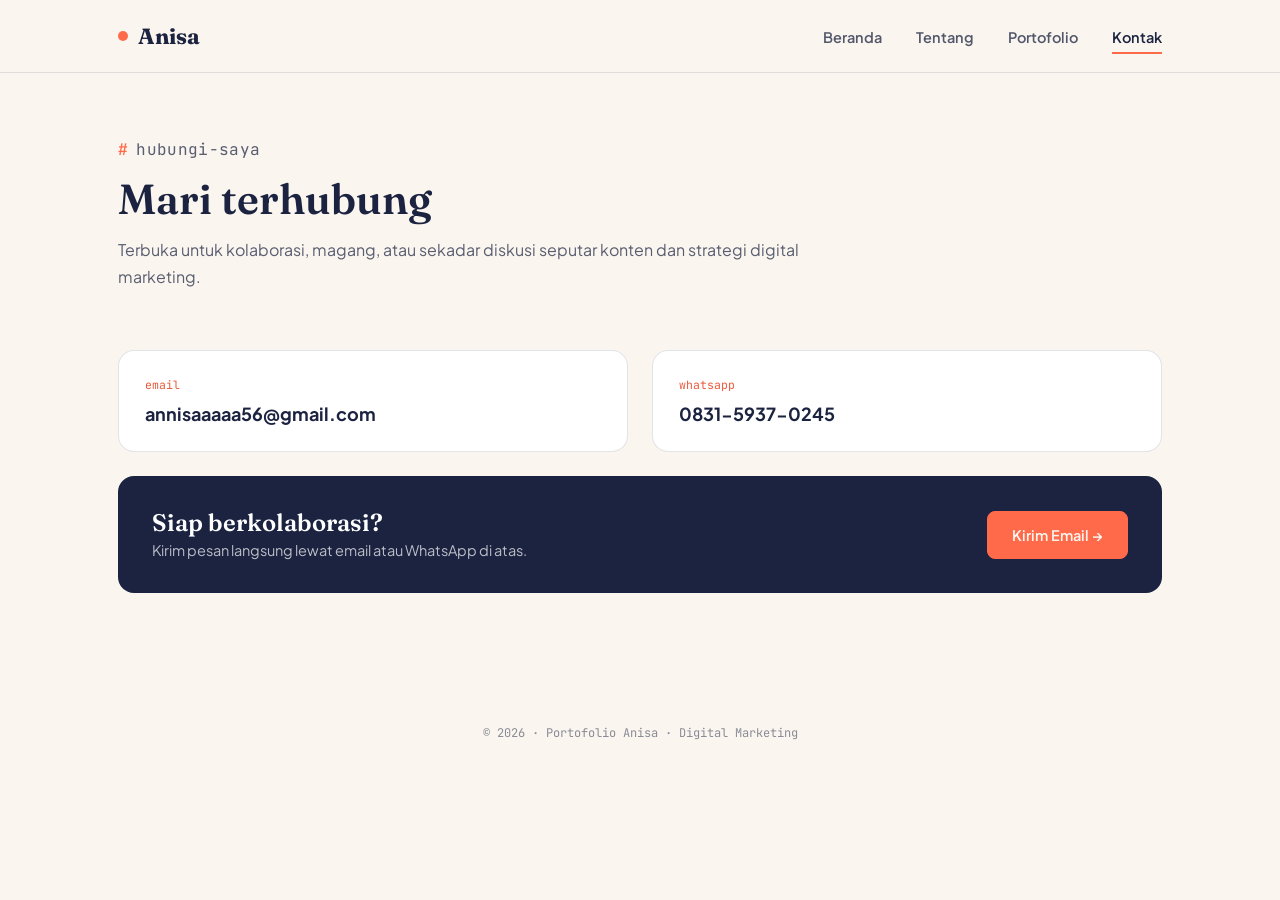
==== kontak.html @ 88fc8e8f "Upload website pertama" ====
<!DOCTYPE html>
<html lang="id">
<head>
<meta charset="UTF-8">
<meta name="viewport" content="width=device-width, initial-scale=1.0">
<title>Kontak — Anisa</title>
<link rel="stylesheet" href="css/style.css">
</head>
<body>

<header>
  <nav class="wrap">
    <a href="index.html" class="logo"><span class="dot"></span>Anisa</a>
    <button class="navtoggle" aria-label="Buka menu" onclick="document.getElementById('navlinks').classList.toggle('open')">
      <svg width="24" height="24" viewBox="0 0 24 24" fill="none"><path d="M4 7H20M4 12H20M4 17H20" stroke="#1B2340" stroke-width="2" stroke-linecap="round"/></svg>
    </button>
    <ul class="navlinks" id="navlinks">
      <li><a href="index.html">Beranda</a></li>
      <li><a href="tentang.html">Tentang</a></li>
      <li><a href="portofolio.html">Portofolio</a></li>
      <li><a href="kontak.html" class="active">Kontak</a></li>
    </ul>
  </nav>
</header>

<section class="page-head">
  <div class="wrap">
    <p class="eyebrow">hubungi-saya</p>
    <h1>Mari terhubung</h1>
    <p>Terbuka untuk kolaborasi, magang, atau sekadar diskusi seputar konten dan strategi digital marketing.</p>
  </div>
</section>

<section class="tight">
  <div class="wrap">
    <div class="contact-grid">
      <div class="contact-card">
        <span class="label">email</span>
        <a class="value" href="mailto:annisaaaaa56@gmail.com">annisaaaaa56@gmail.com</a>
      </div>
      <div class="contact-card">
        <span class="label">whatsapp</span>
        <a class="value" href="https://wa.me/6283159370245" target="_blank" rel="noopener">0831-5937-0245</a>
      </div>
      <div class="contact-cta">
        <div>
          <h3>Siap berkolaborasi?</h3>
          <p>Kirim pesan langsung lewat email atau WhatsApp di atas.</p>
        </div>
        <a href="mailto:annisaaaaa56@gmail.com" class="btn" style="background:var(--coral); border-color:var(--coral);">Kirim Email →</a>
      </div>
    </div>
  </div>
</section>

<footer>
  <p>© 2026 · Portofolio Anisa · Digital Marketing</p>
</footer>

<script>
  document.querySelectorAll('.navlinks a').forEach(l => l.addEventListener('click', () => document.getElementById('navlinks').classList.remove('open')));
</script>

</body>
</html>
---- css/style.css ----
@import url('https://fonts.googleapis.com/css2?family=Fraunces:ital,opsz,wght@0,9..144,400;0,9..144,600;0,9..144,700;1,9..144,500&family=Plus+Jakarta+Sans:wght@400;500;600;700;800&family=JetBrains+Mono:wght@400;500&display=swap');

:root{
  --ink:#1B2340;
  --paper:#FAF5EE;
  --coral:#FF6B4A;
  --coral-deep:#E85A3B;
  --yellow:#FFC94A;
  --sage:#7C9885;
  --line: rgba(27,35,64,0.12);
  --max: 1100px;
}
*{box-sizing:border-box;}
html{scroll-behavior:smooth;}
body{
  margin:0;
  background:var(--paper);
  color:var(--ink);
  font-family:'Plus Jakarta Sans', sans-serif;
  -webkit-font-smoothing:antialiased;
}
::selection{ background:var(--yellow); color:var(--ink); }
a{color:inherit;}
.wrap{ max-width:var(--max); margin:0 auto; padding:0 28px; }

.eyebrow{
  font-family:'JetBrains Mono', monospace;
  font-size:12.5px;
  letter-spacing:0.02em;
  color:var(--coral-deep);
  display:inline-flex;
  align-items:center;
  gap:8px;
  margin:0 0 14px 0;
}
.eyebrow::before{ content:"#"; color:var(--coral); font-weight:600; }

h1,h2,h3{ font-family:'Fraunces', serif; margin:0; line-height:1.05; }

/* NAV */
header{
  position:sticky; top:0; z-index:50;
  background:rgba(250,245,238,0.86);
  backdrop-filter:blur(10px);
  border-bottom:1px solid var(--line);
}
nav.wrap{
  display:flex; align-items:center; justify-content:space-between;
  height:72px;
}
.logo{
  font-family:'Fraunces', serif;
  font-weight:700; font-size:22px;
  display:flex; align-items:center; gap:10px;
  text-decoration:none;
}
.logo .dot{
  width:10px; height:10px; border-radius:50%;
  background:var(--coral); display:inline-block;
}
.navlinks{ display:flex; gap:34px; list-style:none; margin:0; padding:0; }
.navlinks a{
  text-decoration:none; font-weight:600; font-size:14.5px;
  color:var(--ink); opacity:0.75; position:relative; padding:6px 0;
}
.navlinks a:hover{ opacity:1; }
.navlinks a.active{ opacity:1; }
.navlinks a.active::after{
  content:""; position:absolute; left:0; right:0; bottom:-2px; height:2px; background:var(--coral);
}
.navtoggle{ display:none; background:none; border:none; cursor:pointer; }

/* HERO */
.hero{ padding:96px 0 90px; }
.hero .wrap{
  display:grid; grid-template-columns:1.15fr 0.85fr; gap:56px; align-items:center;
}
.hero h1{ font-size:56px; font-weight:600; letter-spacing:-0.01em; }
.hero h1 em{ font-style:italic; font-weight:500; color:var(--coral-deep); }
.hero p.lede{
  font-size:18px; line-height:1.65; color:rgba(27,35,64,0.78);
  max-width:46ch; margin:22px 0 30px;
}
.chips{ display:flex; gap:10px; flex-wrap:wrap; margin-bottom:34px; }
.chip{
  font-family:'JetBrains Mono', monospace; font-size:12.5px;
  border:1px solid var(--line); padding:7px 13px; border-radius:100px;
  background:#fff;
}
.cta-row{ display:flex; gap:14px; align-items:center; }
.btn{
  display:inline-flex; align-items:center; gap:8px;
  background:var(--ink); color:var(--paper);
  padding:14px 24px; border-radius:8px; text-decoration:none;
  font-weight:600; font-size:14.5px; border:1px solid var(--ink);
  transition:transform .15s ease, background .15s ease;
}
.btn:hover{ background:var(--coral-deep); border-color:var(--coral-deep); transform:translateY(-2px); }
.btn.ghost{
  background:transparent; color:var(--ink); border:1px solid var(--line);
}
.btn.ghost:hover{ border-color:var(--ink); transform:translateY(-2px); background:transparent; }

/* signature: mock social post card */
.post-card{
  background:#fff; border:1px solid var(--line); border-radius:18px;
  padding:20px; box-shadow:0 24px 50px -22px rgba(27,35,64,0.28);
  transform:rotate(2.2deg);
  max-width:340px; margin-left:auto;
}
.post-card .ph{
  display:flex; align-items:center; gap:10px; margin-bottom:14px;
}
.avatar{
  width:38px; height:38px; border-radius:50%;
  background:linear-gradient(135deg, var(--coral), var(--yellow));
  display:flex; align-items:center; justify-content:center;
  color:#fff; font-family:'Fraunces',serif; font-weight:700; font-size:16px;
}
.ph .who{ font-weight:700; font-size:13.5px; }
.ph .where{ font-size:11.5px; opacity:.6; }
.post-card .canvas{
  aspect-ratio:1/1; border-radius:12px; margin-bottom:14px;
  background:
    radial-gradient(circle at 30% 25%, rgba(255,255,255,.5), transparent 45%),
    linear-gradient(150deg, var(--sage) 0%, var(--ink) 55%, var(--coral-deep) 100%);
  position:relative; overflow:hidden;
  display:flex; align-items:flex-end; padding:16px;
}
.canvas span{
  font-family:'Fraunces', serif; font-style:italic; color:#fff; font-size:19px; line-height:1.3;
}
.post-card .caption{ font-size:13px; line-height:1.55; }
.post-card .caption b{ font-weight:700; }
.post-card .tags{ font-family:'JetBrains Mono', monospace; font-size:11.5px; color:var(--coral-deep); margin-top:6px; }
.post-card .stat-row{
  display:flex; gap:16px; margin-top:14px; padding-top:14px; border-top:1px solid var(--line);
  font-family:'JetBrains Mono', monospace; font-size:11.5px; opacity:.7;
}

/* PAGE HEADER (non-home pages) */
.page-head{ padding:64px 0 44px; }
.page-head h1{ font-size:42px; font-weight:600; margin-bottom:14px; }
.page-head p{ font-size:16px; line-height:1.65; color:rgba(27,35,64,0.72); max-width:60ch; }

/* SECTIONS */
section{ padding:84px 0; }
section.alt{ background:#fff; border-top:1px solid var(--line); border-bottom:1px solid var(--line); }
section.tight{ padding-top:0; }
.section-head{ max-width:640px; margin-bottom:48px; }
.section-head h2{ font-size:34px; font-weight:600; margin-bottom:14px; }
.section-head p{ font-size:16px; line-height:1.65; color:rgba(27,35,64,0.72); }

/* ABOUT */
.about-grid{ display:grid; grid-template-columns:0.8fr 1.2fr; gap:56px; align-items:start; }
.about-card{
  background:var(--ink); color:var(--paper); border-radius:18px; padding:30px;
}
.about-card .avatar-lg{
  width:64px; height:64px; border-radius:16px;
  background:linear-gradient(135deg, var(--coral), var(--yellow));
  display:flex; align-items:center; justify-content:center;
  color:#fff; font-family:'Fraunces',serif; font-weight:700; font-size:26px;
  margin-bottom:18px;
}
.about-card h3{ font-size:22px; color:#fff; margin-bottom:4px; font-weight:600;}
.about-card .role{ font-size:13.5px; opacity:.7; margin-bottom:20px; }
.about-card dl{ margin:0; font-size:13.5px; }
.about-card dt{ font-family:'JetBrains Mono', monospace; opacity:.55; margin-top:14px; font-size:11.5px; }
.about-card dd{ margin:4px 0 0; font-weight:500; }

.about-body p{ font-size:16px; line-height:1.75; color:rgba(27,35,64,0.82); margin:0 0 18px; }
.skill-list{ list-style:none; margin:26px 0 0; padding:0; display:grid; gap:14px; }
.skill-list li{
  display:flex; align-items:baseline; gap:16px;
  padding:16px 18px; background:var(--paper); border:1px solid var(--line); border-radius:12px;
}
.skill-list .idx{ font-family:'JetBrains Mono', monospace; font-size:12px; color:var(--coral-deep); flex-shrink:0; }
.skill-list .name{ font-weight:700; font-size:15.5px; }
.skill-list .desc{ font-size:13.5px; opacity:.65; margin-top:2px; }

/* PORTFOLIO */
.grid{ display:grid; grid-template-columns:repeat(2, 1fr); gap:24px; }
.work-card{
  background:#fff; border:1px solid var(--line); border-radius:16px; overflow:hidden;
  transition:transform .18s ease, box-shadow .18s ease;
}
.work-card:hover{ transform:translateY(-4px); box-shadow:0 20px 40px -24px rgba(27,35,64,.35); }
.work-thumb{
  height:150px; position:relative;
  display:flex; align-items:flex-start; justify-content:space-between; padding:16px;
}
.work-thumb .status{
  font-family:'JetBrains Mono', monospace; font-size:10.5px; text-transform:uppercase;
  background:rgba(255,255,255,.9); padding:4px 9px; border-radius:100px; letter-spacing:.04em;
}
.work-thumb .num{ font-family:'Fraunces', serif; font-style:italic; font-size:34px; color:#fff; opacity:.85; }
.work-body{ padding:20px; }
.work-body h3{ font-size:18px; font-weight:600; margin-bottom:8px; }
.work-body p{ font-size:14px; line-height:1.6; color:rgba(27,35,64,.68); margin:0; }
.work-body .tag{
  display:inline-block; margin-top:14px; font-family:'JetBrains Mono', monospace;
  font-size:11px; color:var(--coral-deep);
}
.t1{ background:linear-gradient(150deg,#7C9885,#1B2340); }
.t2{ background:linear-gradient(150deg,#FF6B4A,#E85A3B); }
.t3{ background:linear-gradient(150deg,#FFC94A,#FF6B4A); }
.t4{ background:linear-gradient(150deg,#1B2340,#7C9885); }

/* CONTACT */
.contact-grid{ display:grid; grid-template-columns:1fr 1fr; gap:24px; }
.contact-card{
  background:#fff; border:1px solid var(--line); border-radius:16px; padding:26px;
  display:flex; flex-direction:column; gap:10px;
}
.contact-card .label{ font-family:'JetBrains Mono', monospace; font-size:11.5px; color:var(--coral-deep); }
.contact-card .value{ font-size:18px; font-weight:700; word-break:break-word; }
.contact-card a.value{ text-decoration:none; }
.contact-card a.value:hover{ color:var(--coral-deep); }
.contact-cta{
  grid-column:1/-1; background:var(--ink); color:#fff; border-radius:16px; padding:34px;
  display:flex; align-items:center; justify-content:space-between; gap:24px; flex-wrap:wrap;
}
.contact-cta h3{ color:#fff; font-size:24px; font-weight:600; margin-bottom:6px;}
.contact-cta p{ margin:0; opacity:.7; font-size:14.5px; }

footer{ padding:36px 0; text-align:center; }
footer p{ font-family:'JetBrains Mono', monospace; font-size:12px; opacity:.5; }

@media (max-width: 860px){
  .navlinks{
    position:fixed; top:72px; left:0; right:0; background:var(--paper);
    flex-direction:column; gap:0; border-bottom:1px solid var(--line);
    max-height:0; overflow:hidden; transition:max-height .25s ease;
  }
  .navlinks.open{ max-height:280px; }
  .navlinks li{ width:100%; }
  .navlinks a{ display:block; padding:16px 28px; border-top:1px solid var(--line); }
  .navtoggle{ display:block; }
  .hero .wrap{ grid-template-columns:1fr; }
  .hero h1{ font-size:38px; }
  .post-card{ margin:0 auto; transform:rotate(0deg); }
  .about-grid{ grid-template-columns:1fr; }
  .grid{ grid-template-columns:1fr; }
  .contact-grid{ grid-template-columns:1fr; }
  .contact-cta{ flex-direction:column; align-items:flex-start; }
  .page-head h1{ font-size:32px; }
}
@media (prefers-reduced-motion: reduce){
  html{ scroll-behavior:auto; }
  *{ transition:none !important; }
}
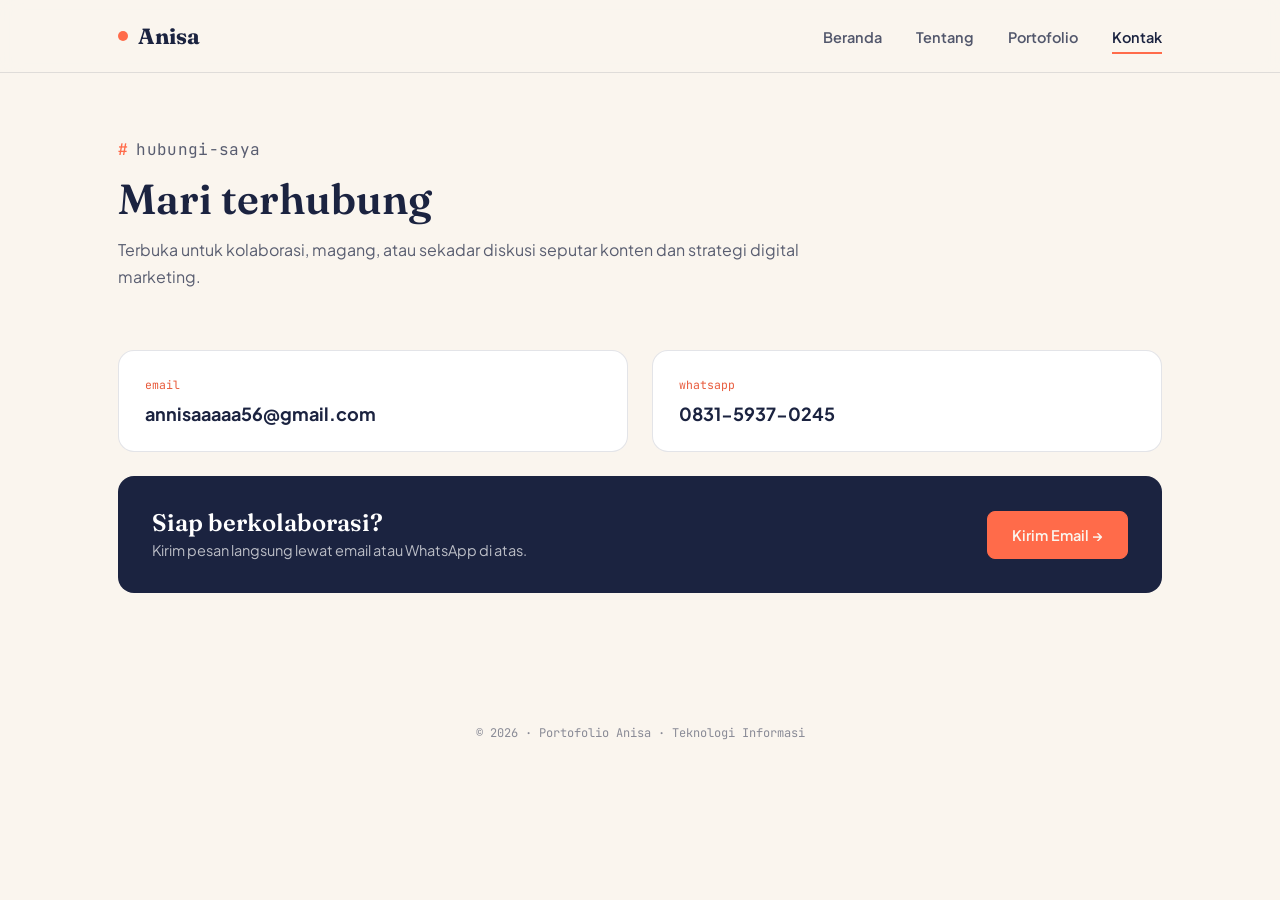
==== commit dee3d058: "Update kontak.html" ====
--- a/kontak.html
+++ b/kontak.html
@@ -54,7 +54,7 @@
 </section>
 
 <footer>
-  <p>© 2026 · Portofolio Anisa · Digital Marketing</p>
+  <p>© 2026 · Portofolio Anisa · Teknologi Informasi</p>
 </footer>
 
 <script>
--- a/css/style.css
+++ b/css/style.css
@@ -116,6 +116,11 @@
   background:linear-gradient(135deg, var(--coral), var(--yellow));
   display:flex; align-items:center; justify-content:center;
   color:#fff; font-family:'Fraunces',serif; font-weight:700; font-size:16px;
+  overflow:hidden;
+}
+.avatar img, .avatar-lg img{
+  width:100%; height:100%; object-fit:cover; border-radius:inherit;
+  display:block;
 }
 .ph .who{ font-weight:700; font-size:13.5px; }
 .ph .where{ font-size:11.5px; opacity:.6; }
@@ -162,6 +167,7 @@
   display:flex; align-items:center; justify-content:center;
   color:#fff; font-family:'Fraunces',serif; font-weight:700; font-size:26px;
   margin-bottom:18px;
+  overflow:hidden;
 }
 .about-card h3{ font-size:22px; color:#fff; margin-bottom:4px; font-weight:600;}
 .about-card .role{ font-size:13.5px; opacity:.7; margin-bottom:20px; }
